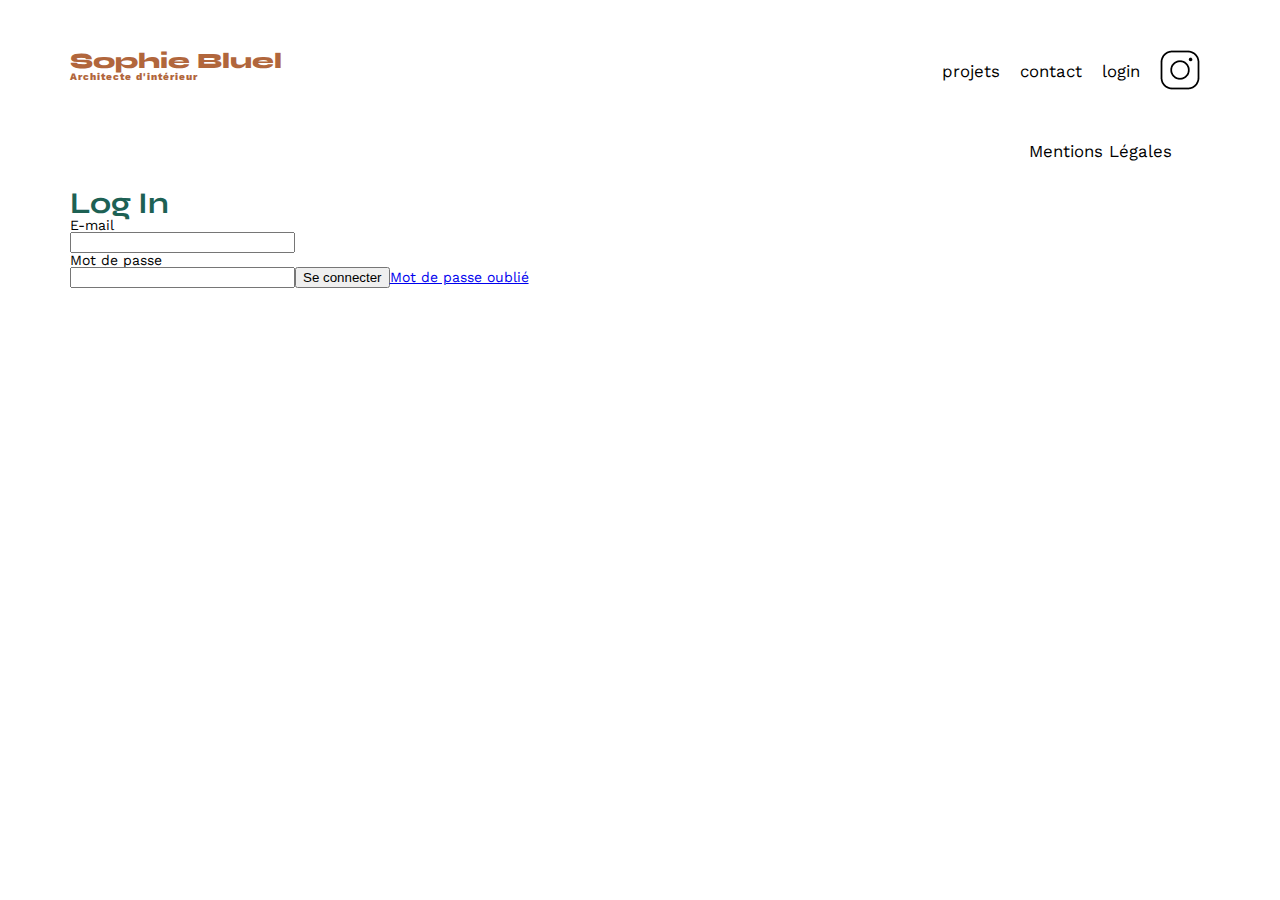
==== FrontEnd/login.html @ a811909c "ajout du fichier login.html" ====
<!DOCTYPE html>
<html lang="fr">
  <head>
    <meta charset="UTF-8" />
    <title>Sophie Bluel - Architecte d'intérieur</title>
    <meta name="viewport" content="width=device-width, initial-scale=1.0" />
    <link rel="preconnect" href="https://fonts.googleapis.com" />
    <link rel="preconnect" href="https://fonts.gstatic.com" crossorigin />
    <link
      href="https://fonts.googleapis.com/css2?family=Syne:wght@700;800&family=Work+Sans&display=swap"
      rel="stylesheet"
    />
    <meta name="description" content="" />
    <link rel="stylesheet" href="./assets/style.css" />
    <script type="module" src="./assets/connection.js"></script>
  </head>
  <body>
    <header>
      <h1>Sophie Bluel <span>Architecte d'intérieur</span></h1>
      <nav>
        <ul>
          <li>projets</li>
          <li>contact</li>
          <li>login</li>
          <li><img src="./assets/icons/instagram.png" alt="Instagram" /></li>
        </ul>
      </nav>
    </header>
    <main>
	</main>

    <footer>

      <nav>
        <ul>
          <li>Mentions Légales</li>
        </ul>
      </nav>
    </footer>
  </body>
</html>
---- FrontEnd/assets/style.css ----
/* http://meyerweb.com/eric/tools/css/reset/
   v2.0 | 20110126
   License: none (public domain)
*/

html, body, div, span, applet, object, iframe,
h1, h2, h3, h4, h5, h6, p, blockquote, pre,
a, abbr, acronym, address, big, cite, code,
del, dfn, em, img, ins, kbd, q, s, samp,
small, strike, strong, sub, sup, tt, var,
b, u, i, center,
dl, dt, dd, ol, ul, li,
fieldset, form, label, legend,
table, caption, tbody, tfoot, thead, tr, th, td,
article, aside, canvas, details, embed,
figure, figcaption, footer, header, hgroup,
menu, nav, output, ruby, section, summary,
time, mark, audio, video {
	margin: 0;
	padding: 0;
	border: 0;
	font-size: 100%;
	font: inherit;
	vertical-align: baseline;
}
/* HTML5 display-role reset for older browsers */
article, aside, details, figcaption, figure,
footer, header, hgroup, menu, nav, section {
	display: block;
}
body {
	line-height: 1;
}
ol, ul {
	list-style: none;
}
blockquote, q {
	quotes: none;
}
blockquote:before, blockquote:after,
q:before, q:after {
	content: '';
	content: none;
}
table {
	border-collapse: collapse;
	border-spacing: 0;
}
/** end reset css**/
body {
	max-width: 1140px;
	margin:auto;
	font-family: 'Work Sans' ;
	font-size: 14px;
}
header {
	display: flex;
	justify-content: space-between;
	margin: 50px 0
}
section {
	margin: 50px 0
}

h1{
	display: flex;
	flex-direction: column;
	font-family: 'Syne';
	font-size: 22px;
	font-weight: 800;
	color: #B1663C
}

h1 > span {
	font-family: 'Work Sans';
	font-size:10px;
	letter-spacing: 0.1em;
;
}

h2{
	font-family: 'Syne';
	font-weight: 700;
	font-size: 30px;
	color: #1D6154;
}
nav ul {
	display: flex;
	align-items: center;
	list-style-type: none;

}
nav li {
	padding: 0 10px;
	font-size: 1.2em;
}

li:hover {
	color: #B1663C;
}
#introduction {
	display: flex;
	align-items: center;
}
#introduction figure {
	flex: 1
}
#introduction img {
	display: block;
	margin: auto;
	width: 80%;
}

#introduction article {
	flex: 1
}
#introduction h2 {
	margin-bottom: 1em;
}

#introduction p {
	margin-bottom: 0.5em;
}
#portfolio h2 {
	text-align: center;
	margin-bottom: 1em;
}
.gallery {
	width: 100%;
	display: grid;
	grid-template-columns: 1fr 1fr 1fr;
	grid-column-gap: 20px;
	grid-row-gap: 20px;
}

.gallery img {
	width: 100%;

}
#contact {
	width: 50%;
margin: auto;
}
#contact > * {
	text-align: center;

}
#contact h2{
	margin-bottom: 20px;
}
#contact form {
	text-align: left;
	margin-top:30px;
	display: flex;
	flex-direction: column;
}

#contact input {
	height: 50px;
	font-size: 1.2em;
	border: none;
	box-shadow: 0px 4px 14px rgba(0, 0, 0, 0.09);
}
#contact label {
	margin: 2em 0 1em 0;
}
#contact textarea {
	border: none;
	box-shadow: 0px 4px 14px rgba(0, 0, 0, 0.09);
}

input[type="submit"]{
	font-family: 'Syne';
	font-weight: 700;
	color: white;
	background-color: #1D6154;
	margin : 2em auto ;
	width: 180px;
	text-align: center;
	border-radius: 60px ;
}

footer nav ul {
	display: flex;
	justify-content: flex-end;
	margin: 2em
}

.filtre-cat:hover {
	font-family: 'Syne';
	font-weight: 700;
	color: white;
	background-color: #1D6154;
	margin : 2em auto ;
	width: 180px;
	text-align: center;
	border-radius: 60px ;
}

.filtre-cat {
	font-family: 'Syne';
	font-weight: 700;
	color: #1D6154;
	background-color: #fffef9;
	margin : 2em auto ;
	height: 40px;
	width: 180px;
	text-align: center;
	border-radius: 60px ;
}
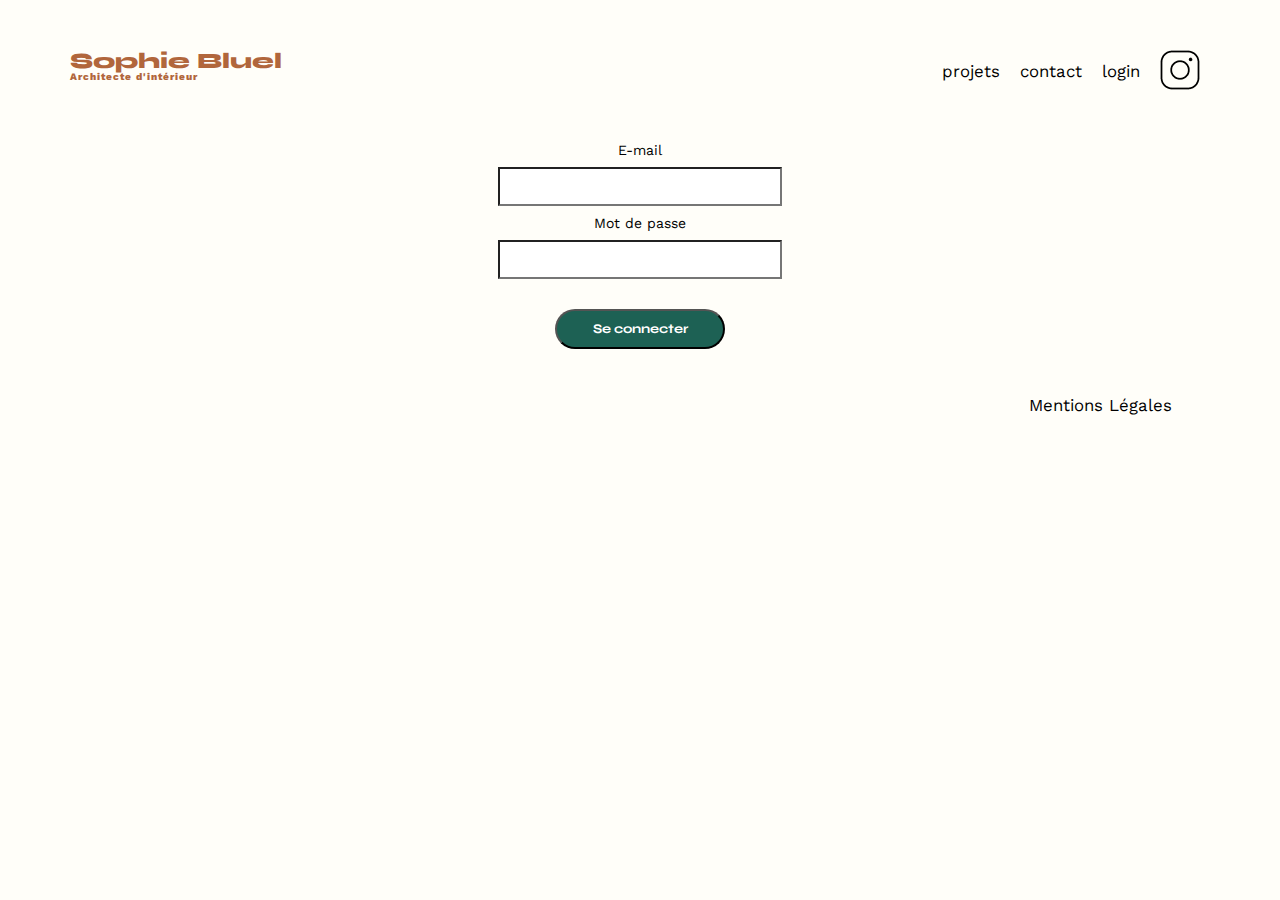
==== commit 1d49b948: "Add files via upload" ====
--- a/FrontEnd/login.html
+++ b/FrontEnd/login.html
@@ -1,41 +1,49 @@
-<!DOCTYPE html>
-<html lang="fr">
-  <head>
-    <meta charset="UTF-8" />
-    <title>Sophie Bluel - Architecte d'intérieur</title>
-    <meta name="viewport" content="width=device-width, initial-scale=1.0" />
-    <link rel="preconnect" href="https://fonts.googleapis.com" />
-    <link rel="preconnect" href="https://fonts.gstatic.com" crossorigin />
-    <link
-      href="https://fonts.googleapis.com/css2?family=Syne:wght@700;800&family=Work+Sans&display=swap"
-      rel="stylesheet"
-    />
-    <meta name="description" content="" />
-    <link rel="stylesheet" href="./assets/style.css" />
-    <script type="module" src="./assets/connection.js"></script>
-  </head>
-  <body>
-    <header>
-      <h1>Sophie Bluel <span>Architecte d'intérieur</span></h1>
-      <nav>
-        <ul>
-          <li>projets</li>
-          <li>contact</li>
-          <li>login</li>
-          <li><img src="./assets/icons/instagram.png" alt="Instagram" /></li>
-        </ul>
-      </nav>
-    </header>
-    <main>
-	</main>
-
-    <footer>
-
-      <nav>
-        <ul>
-          <li>Mentions Légales</li>
-        </ul>
-      </nav>
-    </footer>
-  </body>
+<!DOCTYPE html>
+<html lang="fr">
+  <head>
+    <meta charset="UTF-8" />
+    <title>Sophie Bluel - Architecte d'intérieur</title>
+    <meta name="viewport" content="width=device-width, initial-scale=1.0" />
+    <link rel="preconnect" href="https://fonts.googleapis.com" />
+    <link rel="preconnect" href="https://fonts.gstatic.com" crossorigin />
+    <link
+      href="https://fonts.googleapis.com/css2?family=Syne:wght@700;800&family=Work+Sans&display=swap"
+      rel="stylesheet"
+    />
+    <meta name="description" content="" />
+    <link rel="stylesheet" href="./assets/style.css" />
+    <script type="module" src="./assets/connection.js"></script>
+  </head>
+  <body>
+    <header>
+      <h1>Sophie Bluel <span>Architecte d'intérieur</span></h1>
+      <nav>
+        <ul>
+          <li>projets</li>
+          <li>contact</li>
+          <li>login</li>
+          <li><img src="./assets/icons/instagram.png" alt="Instagram" /></li>
+        </ul>
+      </nav>
+    </header>
+    <main>
+      <form action="./assets/connection.js" method="post">
+        <label for="email">E-mail</label>
+        <input type="email" id="mail" name="email" />
+        <label for="password">Mot de passe</label>
+        <input type="password" id="password" name="password" />
+        <button type="submit">Se connecter</button>
+
+      </form>
+	</main>
+
+    <footer>
+
+      <nav>
+        <ul>
+          <li>Mentions Légales</li>
+        </ul>
+      </nav>
+    </footer>
+  </body>
 </html>--- a/FrontEnd/assets/style.css
+++ b/FrontEnd/assets/style.css
@@ -52,6 +52,7 @@
 	margin:auto;
 	font-family: 'Work Sans' ;
 	font-size: 14px;
+	background-color: #fffef9;
 }
 header {
 	display: flex;
@@ -191,8 +192,8 @@
 	font-weight: 700;
 	color: white;
 	background-color: #1D6154;
-	margin : 2em auto ;
-	width: 180px;
+	margin : 20px ;
+	width: 170px;
 	text-align: center;
 	border-radius: 60px ;
 }
@@ -202,9 +203,63 @@
 	font-weight: 700;
 	color: #1D6154;
 	background-color: #fffef9;
-	margin : 2em auto ;
+	margin : 20px ;
+	margin-left: -10px;
+	padding: 0px;
 	height: 40px;
-	width: 180px;
-	text-align: center;
-	border-radius: 60px ;
-}
+	width: 170px;
+	text-align: center;
+	border-radius: 60px;	
+
+}
+
+#filtres-container{
+	display: flex;
+	justify-content: center;
+	flex-wrap: wrap;
+	margin:  20px;	
+}
+
+form {
+	display: flex;
+	justify-content: center;
+	align-items: center;
+	flex-direction: column;
+	flex-wrap: wrap;
+	margin-top: 50px;
+}
+
+button {
+	font-family: 'Syne';
+	font-weight: 700;
+	color: white;
+	background-color: #1D6154;
+	margin : 20px ;
+	width: 170px;
+	text-align: center;
+	border-radius: 60px;
+	height: 40px;
+	width: 170px;
+}
+
+input {
+	color: black;
+	background-color: white;
+	padding: 10px;
+	margin: 10px;
+	width: 260px;
+}
+
+p {
+	margin-top: 20px;
+	margin-left: -225px;
+}
+
+p1 {
+margin-top: 20px;
+}
+
+textarea {
+	margin-top: 20px;
+	
+}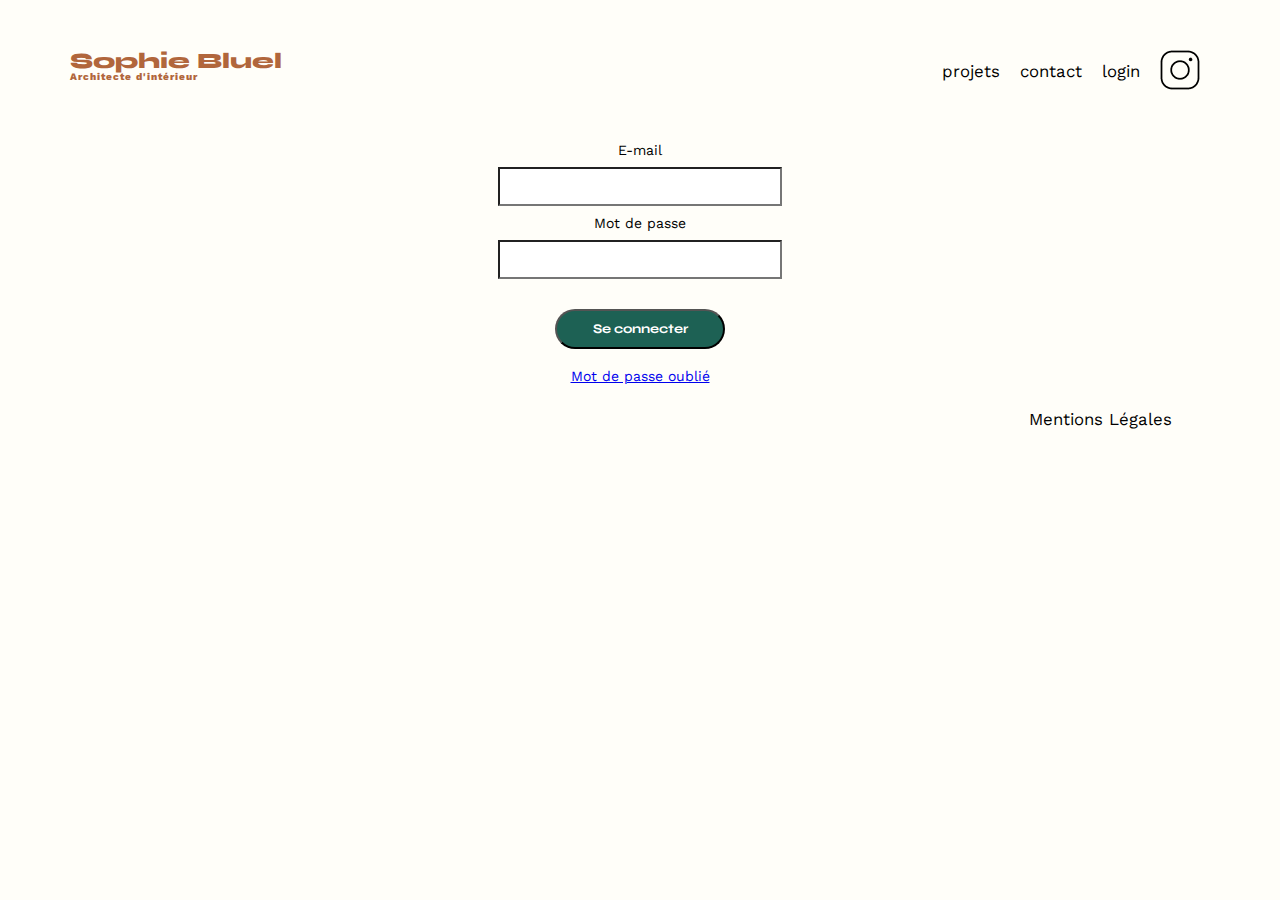
==== commit 76332fb3: "Add files via upload" ====
--- a/FrontEnd/login.html
+++ b/FrontEnd/login.html
@@ -33,7 +33,7 @@
         <label for="password">Mot de passe</label>
         <input type="password" id="password" name="password" />
         <button type="submit">Se connecter</button>
-
+        <a href="#">Mot de passe oublié</a>
       </form>
 	</main>
 
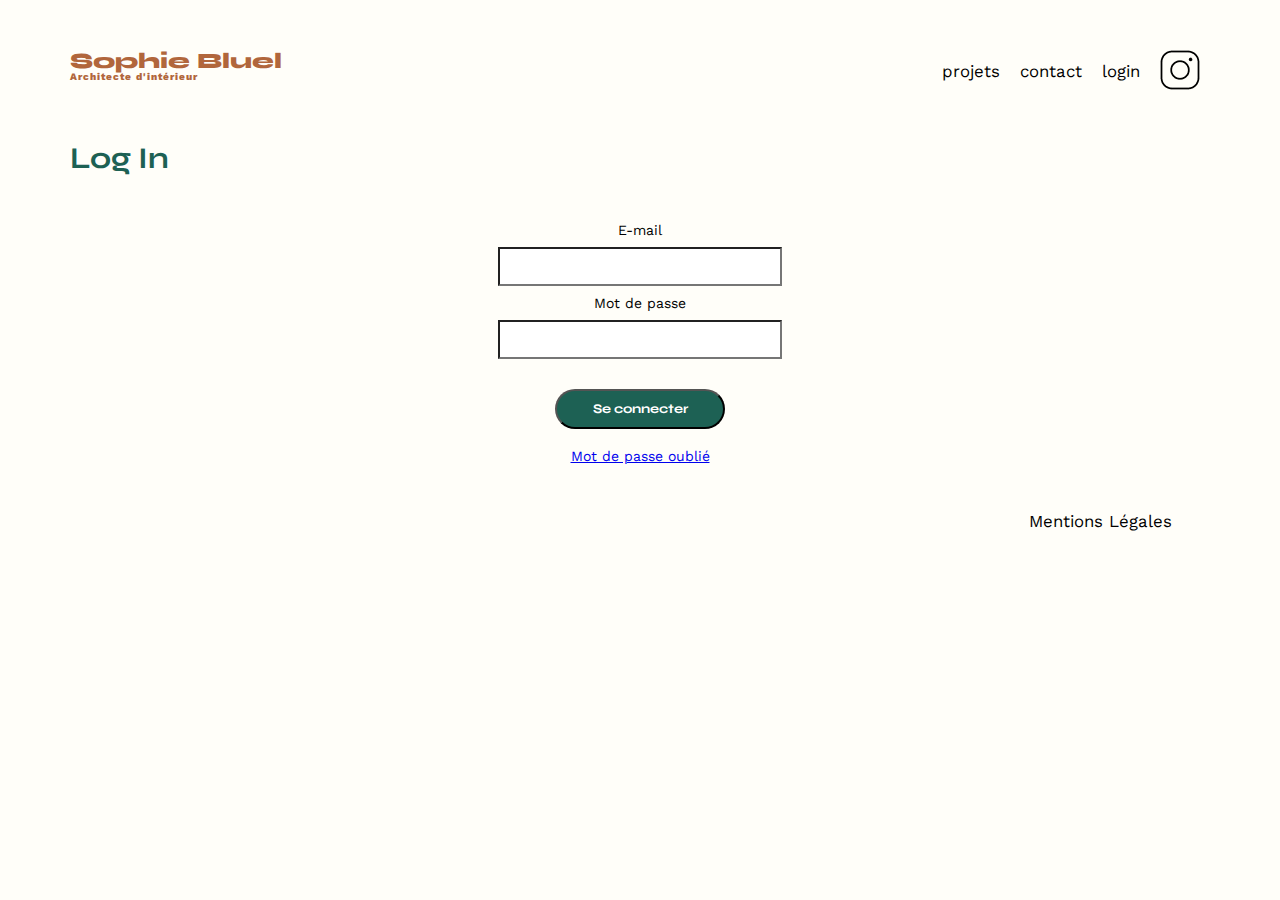
==== commit 0fceb036: "Add files via upload" ====
--- a/FrontEnd/login.html
+++ b/FrontEnd/login.html
@@ -27,7 +27,9 @@
       </nav>
     </header>
     <main>
-      <form action="./assets/connection.js" method="post">
+      <section>
+      <h2>Log In</h2>
+      <form action="login.html" method="post">
         <label for="email">E-mail</label>
         <input type="email" id="mail" name="email" />
         <label for="password">Mot de passe</label>
@@ -35,7 +37,8 @@
         <button type="submit">Se connecter</button>
         <a href="#">Mot de passe oublié</a>
       </form>
-	</main>
+     </section>
+	  </main>
 
     <footer>
 
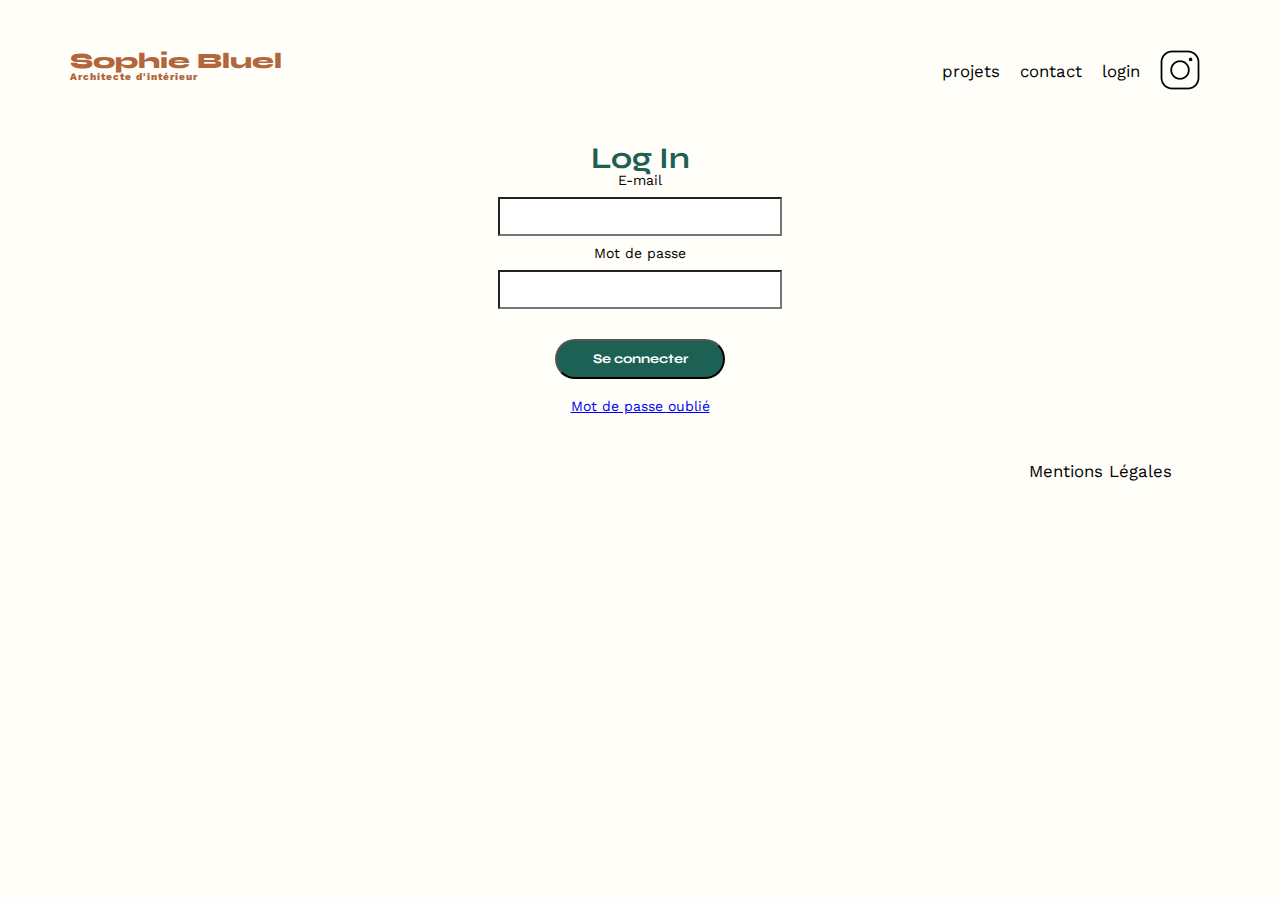
==== commit b005f3d9: "Add files via upload" ====
--- a/FrontEnd/login.html
+++ b/FrontEnd/login.html
@@ -28,8 +28,8 @@
     </header>
     <main>
       <section>
-      <h2>Log In</h2>
       <form action="login.html" method="post">
+        <h2>Log In</h2>
         <label for="email">E-mail</label>
         <input type="email" id="mail" name="email" />
         <label for="password">Mot de passe</label>
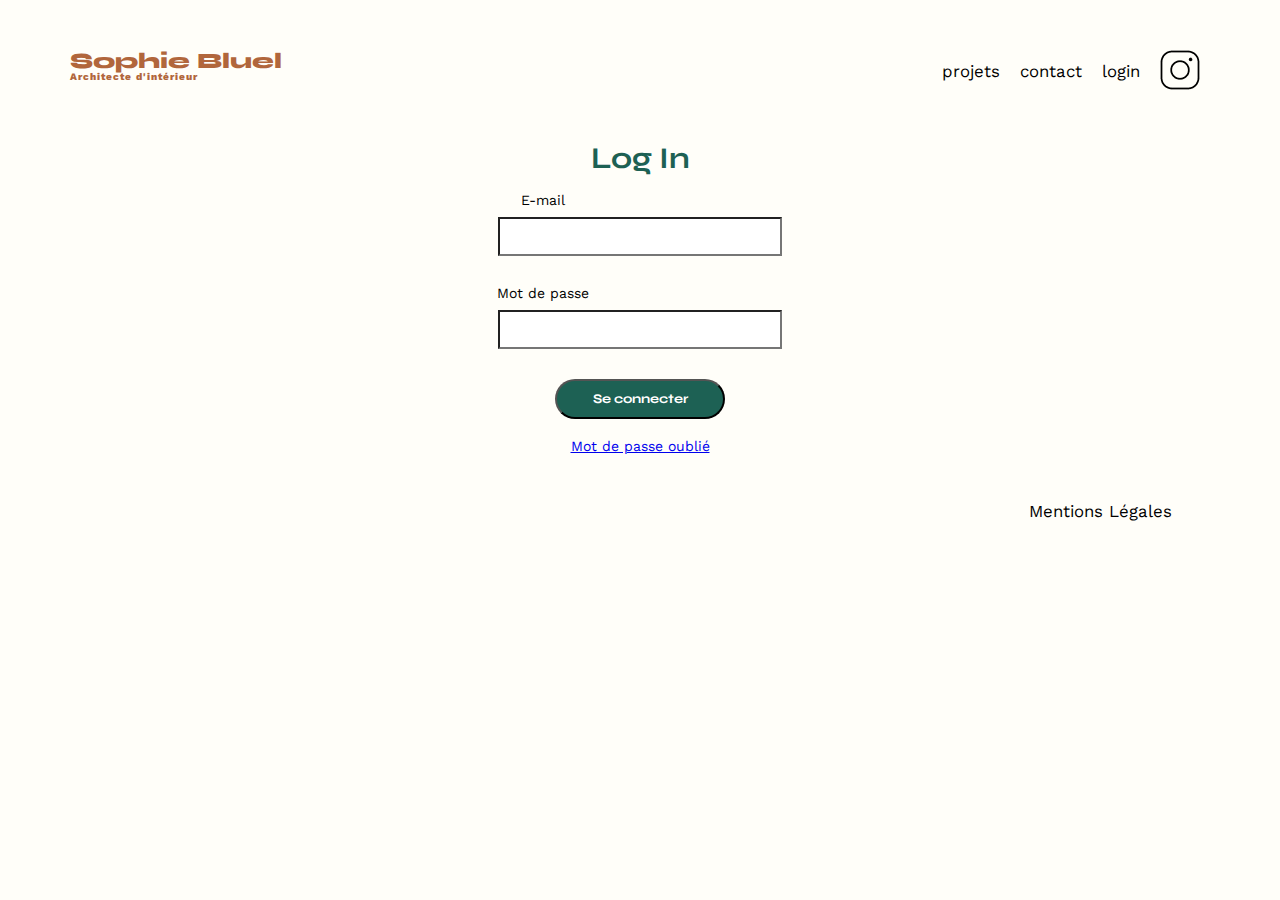
==== commit fecaba2e: "Add files via upload" ====
--- a/FrontEnd/login.html
+++ b/FrontEnd/login.html
@@ -28,13 +28,14 @@
     </header>
     <main>
       <section>
-      <form action="login.html" method="post">
+      <form action="./assets/connection.js" method="post" >
         <h2>Log In</h2>
         <label for="email">E-mail</label>
         <input type="email" id="mail" name="email" />
         <label for="password">Mot de passe</label>
         <input type="password" id="password" name="password" />
         <button type="submit">Se connecter</button>
+        <div id= "error-message"></div>
         <a href="#">Mot de passe oublié</a>
       </form>
      </section>
--- a/FrontEnd/assets/style.css
+++ b/FrontEnd/assets/style.css
@@ -250,13 +250,9 @@
 	width: 260px;
 }
 
-p {
+label {
 	margin-top: 20px;
-	margin-left: -225px;
-}
-
-p1 {
-margin-top: 20px;
+	margin-left: -195px;
 }
 
 textarea {
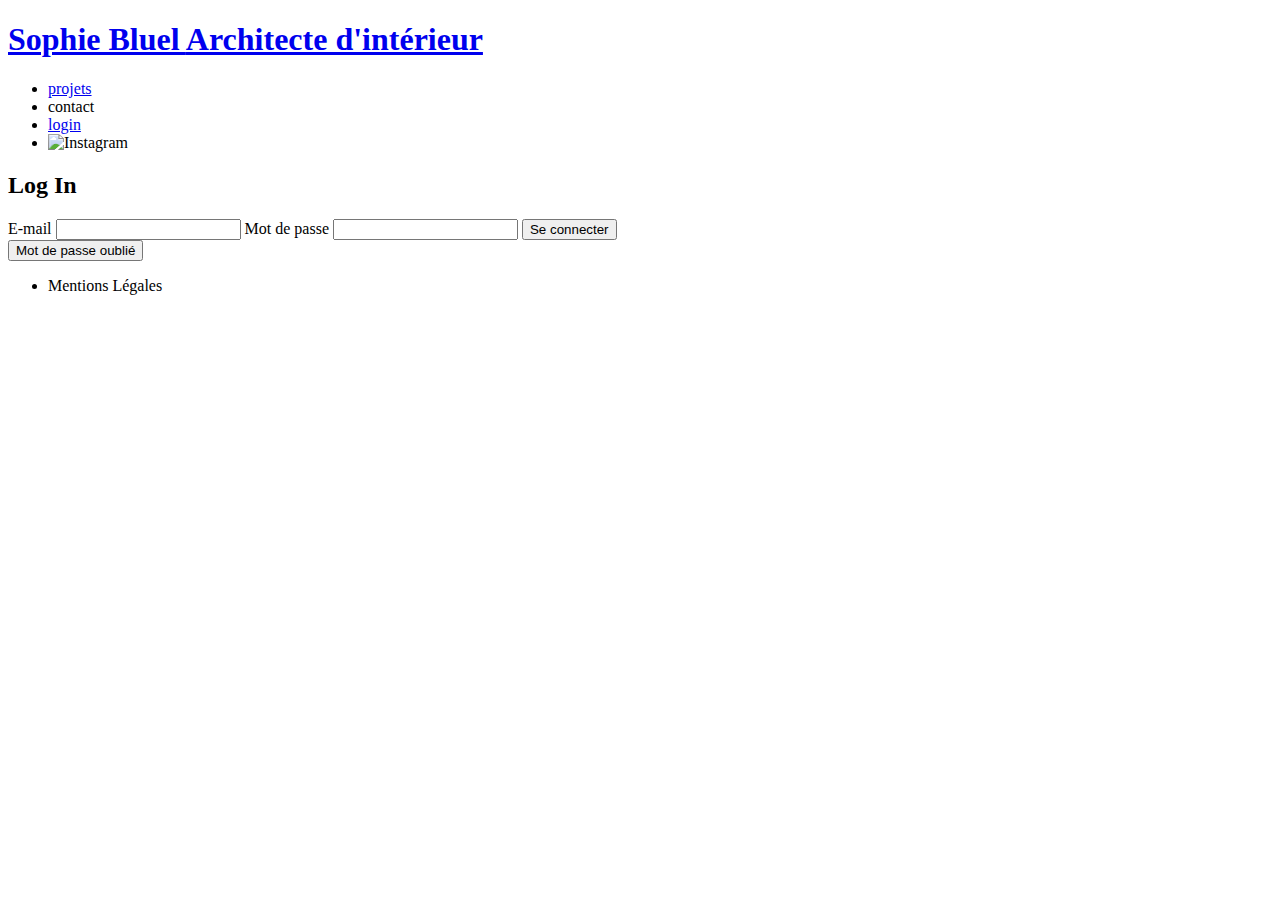
==== commit c102628a: "Add files via upload" ====
--- a/FrontEnd/login.html
+++ b/FrontEnd/login.html
@@ -1,53 +1,59 @@
 <!DOCTYPE html>
 <html lang="fr">
-  <head>
-    <meta charset="UTF-8" />
-    <title>Sophie Bluel - Architecte d'intérieur</title>
-    <meta name="viewport" content="width=device-width, initial-scale=1.0" />
-    <link rel="preconnect" href="https://fonts.googleapis.com" />
-    <link rel="preconnect" href="https://fonts.gstatic.com" crossorigin />
-    <link
-      href="https://fonts.googleapis.com/css2?family=Syne:wght@700;800&family=Work+Sans&display=swap"
-      rel="stylesheet"
-    />
-    <meta name="description" content="" />
-    <link rel="stylesheet" href="./assets/style.css" />
-    <script type="module" src="./assets/connection.js"></script>
-  </head>
-  <body>
-    <header>
-      <h1>Sophie Bluel <span>Architecte d'intérieur</span></h1>
-      <nav>
-        <ul>
-          <li>projets</li>
-          <li>contact</li>
-          <li>login</li>
-          <li><img src="./assets/icons/instagram.png" alt="Instagram" /></li>
-        </ul>
-      </nav>
-    </header>
-    <main>
-      <section>
-      <form action="./assets/connection.js" method="post" >
-        <h2>Log In</h2>
-        <label for="email">E-mail</label>
-        <input type="email" id="mail" name="email" />
-        <label for="password">Mot de passe</label>
-        <input type="password" id="password" name="password" />
-        <button type="submit">Se connecter</button>
-        <div id= "error-message"></div>
-        <a href="#">Mot de passe oublié</a>
-      </form>
-     </section>
-	  </main>
+<head>
+	<meta charset="UTF-8">
+	<title>Sophie Bluel - Architecte d'intérieur</title>
+	<meta name="viewport" content="width=device-width, initial-scale=1.0">
+	<link rel="preconnect" href="https://fonts.googleapis.com">
+	<link rel="preconnect" href="https://fonts.gstatic.com" crossorigin>
+	<link href="https://fonts.googleapis.com/css2?family=Syne:wght@700;800&family=Work+Sans&display=swap" rel="stylesheet">
+	<meta name="description" content="">
+	<link rel="stylesheet" href="../assets/style.css">
+	<script src="https://kit.fontawesome.com/30699aa1e7.js" crossorigin="anonymous"></script>
 
-    <footer>
+</head>
+<body>
+<header>
+	<a href="../index.html"><h1>Sophie Bluel <span>Architecte d'intérieur</span></h1></a>
+	<nav>
+		<ul>
+			<li id="nav-projets"><a href="../index.html">projets</a></li>
+			<li id="nav-contact">contact</li>
+			<li id="nav-login"><a href="login.html">login</a></li>
+			<li><img src="../assets/icons/instagram.png" alt="Instagram"></li>
+		</ul>
+	</nav>
+</header>
+<main>
+	<section id="login">
+		<article class="login__container">
+			<h2>Log In</h2>
+			<form class="login__fields">
+				<label for="email-login">E-mail</label>
+				<input type="email-login" name="email-login" id="email-login">
+				<label for="mdp-login">Mot de passe</label>
+				<input type="password" name="mdp-login" id="mdp-login">
+				<button type="submit" class="main-btn login-btn" value="Se connecter">Se connecter</button>
+			</form>
+			<button type="button" class="mdp-oubli" value="Mot de passe oublié">Mot de passe oublié</button>
 
-      <nav>
-        <ul>
-          <li>Mentions Légales</li>
-        </ul>
-      </nav>
-    </footer>
-  </body>
-</html>+		</article>
+	</section>
+	
+
+</main>
+
+<footer>
+	<nav>
+		<ul>
+			<li>Mentions Légales</li>
+		</ul>
+	</nav>
+</footer>
+
+<script type="module" src="../assets/login.js"></script> 
+
+
+
+</body>
+</html>
